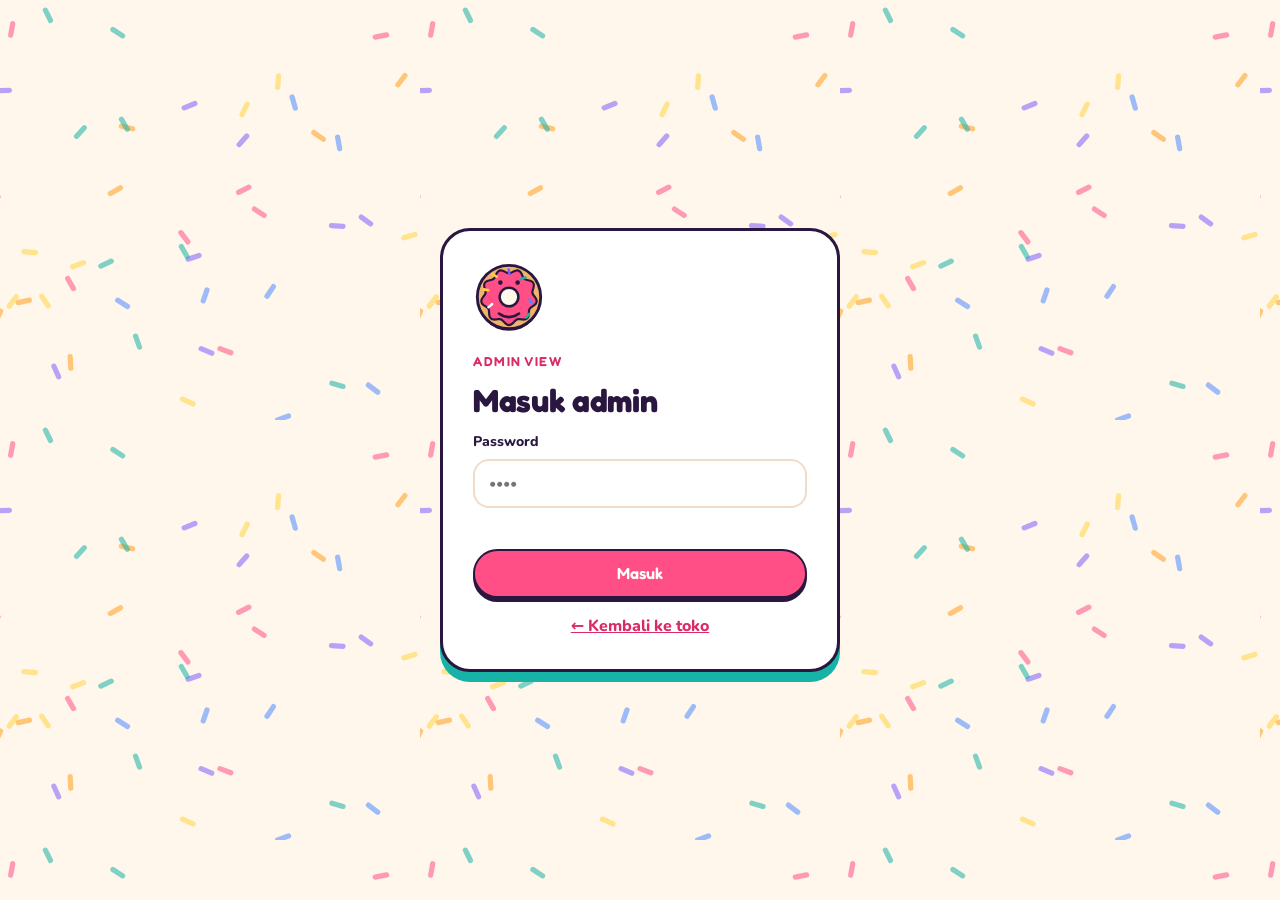
==== admin.html @ e7e85b9d "updated" ====
<!doctype html>
<html lang="id">
<head>
  <meta charset="utf-8">
  <meta name="viewport" content="width=device-width, initial-scale=1">
  <title>Admin — Donat Empuk</title>
  <meta name="robots" content="noindex">
  <link rel="icon" type="image/svg+xml" href="assets/img/favicon.svg">
  <link rel="preconnect" href="https://fonts.googleapis.com">
  <link rel="preconnect" href="https://fonts.gstatic.com" crossorigin>
  <link href="https://fonts.googleapis.com/css2?family=Fredoka:wght@500;600;700&family=Nunito:wght@500;700;800&display=swap" rel="stylesheet">
  <link rel="stylesheet" href="assets/css/style.css">
  <link rel="stylesheet" href="assets/css/pages.css">
</head>
<body class="page-admin">

<!-- Login -->
<section class="login" id="login">
  <form class="login-card" id="loginForm">
    <img src="assets/img/logo.svg" alt="" width="72" height="72">
    <span class="eyebrow">Admin View</span>
    <h1>Masuk admin</h1>
    <label class="field"><span>Password</span>
      <input type="password" id="pw" autocomplete="current-password" required placeholder="••••"></label>
    <p class="form-err" id="loginErr" role="alert"></p>
    <button class="btn btn-primary btn-block" type="submit">Masuk</button>
    <a href="index.html" class="back">← Kembali ke toko</a>
  </form>
</section>

<!-- Dashboard -->
<div id="dash" hidden>
  <header class="topbar">
    <div class="wrap topbar-in">
      <a class="brand" href="index.html"><img src="assets/img/logo.svg" alt="" width="40" height="40"><span><span data-brand="split">Donat <b>Empuk</b></span> <small class="admin-tag">Admin</small></span></a>
      <div class="top-actions">
        <button class="btn btn-sm btn-ghost" id="refresh">Muat ulang</button>
        <button class="btn btn-sm btn-ghost" id="exportCsv">Export CSV</button>
        <button class="btn btn-sm btn-primary" id="logout">Keluar</button>
      </div>
    </div>
  </header>

  <main class="wrap admin-main">
    <p class="mode-info" id="modeInfo"></p>
    <div class="db-tools" id="dbTools" hidden>
      <button class="btn btn-sm btn-primary" id="dlSql">Download database.sql</button>
      <button class="btn btn-sm btn-ghost" id="dlSqlite">Download .sqlite</button>
      <button class="btn btn-sm btn-ghost" id="clearLocal" hidden>Sudah commit, muat ulang dari file</button>
    </div>

    <div class="stats">
      <div class="stat s1"><small>Total pesanan</small><b id="stOrders">0</b></div>
      <div class="stat s2"><small>Total box</small><b id="stBoxes">0</b></div>
      <div class="stat s3"><small>Total donat</small><b id="stPcs">0</b></div>
      <div class="stat s4"><small>Omzet (tanpa ongkir)</small><b id="stRev">Rp 0</b></div>
    </div>

    <div class="toolbar">
      <label class="search"><span class="sr">Cari</span>
        <svg viewBox="0 0 24 24" width="18" height="18" fill="none" stroke="currentColor" stroke-width="2.4" stroke-linecap="round"><circle cx="11" cy="11" r="7"/><path d="m20 20-3.5-3.5"/></svg>
        <input id="q" placeholder="Cari nama, no. HP, ID pesanan…"></label>
      <label class="sel"><span class="sr">Status</span>
        <select id="fStatus">
          <option value="">Semua status</option>
          <option value="baru">Baru</option>
          <option value="diproses">Diproses</option>
          <option value="dikirim">Dikirim</option>
          <option value="selesai">Selesai</option>
          <option value="batal">Batal</option>
        </select></label>
    </div>

    <details class="import" id="importBox">
      <summary>Impor pesanan dari link review WhatsApp</summary>
      <p class="muted">Tempel link review yang dikirim pelanggan via WhatsApp untuk memasukkan pesanan ke database.</p>
      <div class="import-row">
        <input id="impLink" placeholder="https://…/order.html?id=…&d=…">
        <button class="btn btn-sm btn-primary" id="impBtn">Impor</button>
      </div>
    </details>

    <div class="orders" id="orders"></div>
  </main>
</div>

<div class="toast" id="toast" role="status" aria-live="polite"></div>

<script src="assets/js/config.js"></script>
<script src="assets/js/donut.js"></script>
<script src="assets/js/db.js"></script>
<script src="assets/js/store.js"></script>
<script src="assets/js/admin.js"></script>
</body>
</html>
---- assets/css/style.css ----
/* =========================================================
   Donat Empuk — Style
   Palet: krem hangat + pink, kuning, tosca, oranye, ungu
   ========================================================= */
:root {
  --bg: #FFF6EC;
  --bg2: #FFEEDD;
  --card: #FFFFFF;
  --ink: #2A1740;
  --muted: #6B5779;
  --line: #F0DCCB;
  --pink: #FF4F86;
  --pink-d: #D92B64;
  --yellow: #FFD23F;
  --teal: #16B3A6;
  --teal-d: #0B7F76;
  --orange: #FF9F1C;
  --purple: #7B5CFF;
  --green-wa: #117A43;
  --radius: 22px;
  --shadow: 0 10px 0 -4px rgba(42, 23, 64, .08), 0 18px 40px -18px rgba(42, 23, 64, .35);
  --display: 'Fredoka', 'Baloo 2', system-ui, sans-serif;
  --body: 'Nunito', system-ui, -apple-system, 'Segoe UI', sans-serif;
}
* { box-sizing: border-box; }
html { scroll-behavior: smooth; scroll-padding-top: 84px; }
body {
  margin: 0; background: var(--bg); color: var(--ink);
  font-family: var(--body); font-size: 16px; line-height: 1.55;
  -webkit-font-smoothing: antialiased;
}
body.no-scroll { overflow: hidden; }
img, svg { max-width: 100%; display: block; }
h1, h2, h3 { font-family: var(--display); line-height: 1.12; margin: 0; letter-spacing: -.01em; }
p { margin: 0; }
a { color: var(--pink-d); }
.wrap { width: min(1200px, 100% - 32px); margin-inline: auto; }
.muted { color: var(--muted); }
.eyebrow {
  display: inline-block; font-family: var(--display); font-weight: 600; font-size: 13px;
  text-transform: uppercase; letter-spacing: .12em; color: var(--pink-d); margin-bottom: 6px;
}
.label { font-weight: 800; font-size: 14px; margin: 18px 0 8px; color: var(--ink); }
.note { font-size: 13px; color: var(--muted); margin-top: 6px; }
button { font: inherit; color: inherit; }
input, textarea { font: inherit; color: var(--ink); }

/* ---------- Tombol ---------- */
.btn {
  --bgc: #fff; --fg: var(--ink); --bd: var(--ink);
  display: inline-flex; align-items: center; justify-content: center; gap: 8px;
  min-height: 46px; padding: 10px 20px; border-radius: 999px;
  background: var(--bgc); color: var(--fg); border: 2.5px solid var(--bd);
  font-family: var(--display); font-weight: 600; font-size: 16px; text-decoration: none;
  cursor: pointer; box-shadow: 0 4px 0 var(--bd); transition: transform .12s, box-shadow .12s, filter .12s;
  white-space: nowrap;
}
.btn:hover { filter: brightness(1.04); transform: translateY(-1px); box-shadow: 0 5px 0 var(--bd); }
.btn:active { transform: translateY(3px); box-shadow: 0 1px 0 var(--bd); }
.btn:disabled { opacity: .45; cursor: not-allowed; transform: none; box-shadow: 0 4px 0 var(--bd); }
.btn:focus-visible, .icon-btn:focus-visible, .product:focus-visible, .step:focus-visible { outline: 3px solid var(--purple); outline-offset: 3px; }
.btn-primary { --bgc: var(--pink); --fg: #fff; --bd: var(--ink); }
.btn-ghost { --bgc: #fff; }
.btn-mix { --bgc: var(--yellow); }
.btn-wa { --bgc: var(--green-wa); --fg: #fff; }
.btn-lg { min-height: 54px; padding: 12px 26px; font-size: 18px; }
.btn-sm { min-height: 38px; padding: 6px 14px; font-size: 14px; box-shadow: 0 3px 0 var(--bd); }
.btn-block { width: 100%; }
.icon-btn {
  display: inline-grid; place-items: center; width: 44px; height: 44px; border-radius: 50%;
  background: #fff; border: 2px solid var(--line); cursor: pointer; color: var(--ink);
}
.icon-btn:hover { background: var(--bg2); }

/* ---------- Topbar ---------- */
.topbar {
  position: sticky; top: 0; z-index: 30; background: rgba(255, 246, 236, .9);
  backdrop-filter: blur(10px); -webkit-backdrop-filter: blur(10px);
  border-bottom: 2px solid var(--line);
}
.topbar-in { display: flex; align-items: center; gap: 20px; height: 72px; }
.brand { display: flex; align-items: center; gap: 10px; text-decoration: none; color: var(--ink); font-family: var(--display); font-size: 24px; font-weight: 600; }
.brand b { color: var(--pink); font-weight: 700; }
.nav { display: flex; gap: 6px; margin-left: auto; }
.nav a { padding: 10px 14px; border-radius: 999px; text-decoration: none; color: var(--ink); font-weight: 800; }
.nav a:hover { background: #fff; }
.cart-btn {
  position: relative; display: inline-flex; align-items: center; gap: 8px; min-height: 46px;
  padding: 8px 18px; border-radius: 999px; border: 2.5px solid var(--ink); background: var(--yellow);
  font-family: var(--display); font-weight: 600; cursor: pointer; box-shadow: 0 4px 0 var(--ink);
}
.cart-btn .badge {
  position: absolute; top: -8px; right: -8px; min-width: 24px; height: 24px; padding: 0 6px; border-radius: 12px;
  background: var(--pink); color: #fff; font-style: normal; font-size: 13px; display: grid; place-items: center;
  border: 2px solid var(--ink); transform: scale(0); transition: transform .2s;
}
.cart-btn .badge.show { transform: scale(1); }
.cart-btn.bump { animation: bump .45s; }
@keyframes bump { 30% { transform: scale(1.12) rotate(-3deg); } 60% { transform: scale(.96); } }

/* ---------- Hero ---------- */
.hero { position: relative; overflow: hidden; padding: 56px 0 72px; }
.sprinkle-bg {
  position: absolute; inset: 0; opacity: .55; pointer-events: none;
  background-image: url('../img/sprinkles.svg'); background-size: 420px;
}
.hero-in { position: relative; display: grid; grid-template-columns: 1.05fr 1fr; gap: 40px; align-items: center; }
.pill {
  display: inline-block; background: #fff; border: 2px solid var(--ink); border-radius: 999px;
  padding: 6px 14px; font-weight: 800; font-size: 14px; box-shadow: 0 3px 0 var(--ink);
}
.hero h1 { font-size: clamp(40px, 6vw, 72px); margin: 18px 0 16px; font-weight: 700; }
.hero h1 .hl { color: var(--pink); position: relative; white-space: nowrap; }
.hero h1 .hl::after {
  content: ''; position: absolute; left: 0; right: 0; bottom: .02em; height: .18em; z-index: -1;
  background: var(--yellow); border-radius: 8px;
}
.hero-copy > p { font-size: 18px; color: var(--muted); max-width: 520px; }
.hero-cta { display: flex; flex-wrap: wrap; gap: 14px; margin-top: 28px; }
.hero-stats { display: flex; gap: 28px; list-style: none; padding: 0; margin: 34px 0 0; }
.hero-stats b { display: block; font-family: var(--display); font-size: 34px; color: var(--ink); line-height: 1; }
.hero-stats li:nth-child(1) b { color: var(--pink); }
.hero-stats li:nth-child(2) b { color: var(--teal); }
.hero-stats li:nth-child(3) b { color: var(--orange); }
.hero-stats span { font-size: 14px; color: var(--muted); font-weight: 700; }
.hero-art { position: relative; min-height: 420px; display: grid; place-items: center; }
.hero-box { position: relative; width: min(520px, 100%); z-index: 2; filter: drop-shadow(0 26px 30px rgba(42, 23, 64, .22)); animation: floaty 6s ease-in-out infinite; }
.blob { position: absolute; border-radius: 50%; }
.b1 { width: 380px; height: 380px; background: var(--yellow); top: 10px; right: 30px; }
.b2 { width: 190px; height: 190px; background: #BDEFE9; bottom: 0; left: 10px; }
.float { position: absolute; width: 120px; z-index: 3; animation: floaty 5s ease-in-out infinite; filter: drop-shadow(0 12px 12px rgba(42, 23, 64, .2)); }
.f1 { top: 0; left: 6%; animation-delay: -1s; transform: rotate(-12deg); }
.f2 { bottom: 10px; right: 4%; width: 104px; animation-delay: -2.5s; }
.f3 { top: 36%; right: -10px; width: 86px; animation-delay: -3.6s; }
@keyframes floaty { 50% { translate: 0 -12px; } }

/* ---------- Section head ---------- */
.sec-head { display: flex; align-items: end; justify-content: space-between; gap: 16px; margin-bottom: 24px; }
.sec-head.center { justify-content: center; text-align: center; }
.sec-head h2 { font-size: clamp(30px, 4vw, 44px); font-weight: 700; }

/* ---------- POS ---------- */
.pos { padding: 64px 0; background: var(--ink); background-image: radial-gradient(rgba(255,255,255,.06) 1.5px, transparent 1.6px); background-size: 22px 22px; color: #fff; }
.pos .eyebrow { color: var(--yellow); }
.pos .muted { color: #D7C8E6; }
.pos-in { display: grid; grid-template-columns: minmax(0, 1fr) 380px; gap: 28px; align-items: start; }
.products { display: grid; grid-template-columns: repeat(2, minmax(0, 1fr)); gap: 20px; }
.product {
  --c: var(--pink); --c2: #FFE3EC;
  position: relative; text-align: left; cursor: pointer; border: 3px solid var(--ink);
  background: var(--c2); border-radius: 28px; padding: 18px; display: flex; flex-direction: column; gap: 10px;
  box-shadow: 0 8px 0 var(--c); transition: transform .15s, box-shadow .15s; color: var(--ink);
}
.product:first-child { grid-column: 1 / -1; flex-direction: row; align-items: center; }
.product:first-child .product-art { flex: 1.3; }
.product:first-child .product-info { flex: 1; flex-direction: column; align-items: flex-start; gap: 14px; }
.product:first-child .price { font-size: 72px; }
.product:hover { transform: translateY(-4px) rotate(-.4deg); box-shadow: 0 12px 0 var(--c); }
.product:active { transform: translateY(4px); box-shadow: 0 3px 0 var(--c); }
.p-teal { --c: var(--teal); --c2: #D9F7F3; }
.p-sun { --c: var(--orange); --c2: #FFEFD2; }
.product-art { min-height: 150px; display: grid; place-items: center; }
.product-art svg { width: 100%; max-height: 300px; }
.product-info { display: flex; justify-content: space-between; align-items: end; gap: 10px; padding: 0 6px; }
.product h3 { font-size: 30px; font-weight: 700; }
.product p { color: var(--muted); font-weight: 700; font-size: 14px; }
.price { font-family: var(--display); font-weight: 700; font-size: 52px; line-height: .9; color: var(--c); -webkit-text-stroke: 2px var(--ink); paint-order: stroke fill; }
.price small { font-size: .5em; }
.tag {
  position: absolute; top: 16px; left: 16px; z-index: 2; background: var(--yellow); border: 2px solid var(--ink);
  border-radius: 999px; padding: 4px 12px; font-weight: 800; font-size: 13px; transform: rotate(-4deg);
}
.add {
  position: absolute; top: 16px; right: 16px; background: #fff; border: 2px solid var(--ink); border-radius: 999px;
  padding: 6px 14px; font-family: var(--display); font-weight: 600; font-size: 14px;
}
.product:hover .add { background: var(--c); color: #fff; }

/* ---------- Keranjang ---------- */
.cart {
  position: sticky; top: 92px; background: #fff; color: var(--ink); border: 3px solid var(--ink);
  border-radius: 28px; display: flex; flex-direction: column; max-height: calc(100vh - 110px);
  box-shadow: 0 8px 0 var(--yellow);
}
.cart-head { display: flex; align-items: center; justify-content: space-between; padding: 18px 20px 12px; border-bottom: 2px dashed var(--line); }
.cart-head h2 { font-size: 26px; }
.cart-close { display: none; }
.cart-list { flex: 1; overflow: auto; padding: 8px 14px; min-height: 180px; }
.empty { text-align: center; padding: 20px 10px; color: var(--muted); }
.empty img { margin: 0 auto 10px; }
.citem { display: grid; grid-template-columns: 86px 1fr auto; gap: 10px; padding: 12px 6px; border-bottom: 2px solid #F7EDE4; align-items: start; }
.cart-art { background: var(--bg); border-radius: 14px; padding: 4px; }
.cinfo { display: flex; flex-direction: column; gap: 3px; min-width: 0; }
.cinfo > b { font-family: var(--display); font-size: 17px; }
.cinfo small { color: var(--muted); font-size: 12.5px; line-height: 1.35; }
.chip { align-self: flex-start; font-size: 11.5px; font-weight: 800; padding: 2px 9px; border-radius: 999px; }
.chip-mix { background: #FFF1B8; color: #7A5B00; }
.chip-set { background: #DDEBFF; color: #1F4FB5; }
.crow { display: flex; align-items: center; justify-content: space-between; margin-top: 6px; gap: 8px; }
.cprice { font-family: var(--display); font-size: 16px; }
.del { width: 38px; height: 38px; border: 0; color: var(--muted); }
.del:hover { color: var(--pink-d); background: #FFE8EF; }
.cart-foot { padding: 14px 20px 20px; border-top: 2px dashed var(--line); }
.row { display: flex; justify-content: space-between; align-items: center; gap: 12px; font-weight: 700; color: var(--muted); }
.row.total { color: var(--ink); font-size: 18px; margin-top: 4px; }
.row.total b { font-family: var(--display); font-size: 26px; color: var(--pink-d); }
.cart-foot .btn { margin-top: 12px; }

/* ---------- Stepper ---------- */
.stepper { display: inline-flex; align-items: center; border: 2.5px solid var(--ink); border-radius: 999px; background: #fff; overflow: hidden; }
.stepper input, .stepper span { width: 64px; text-align: center; border: 0; font-family: var(--display); font-weight: 600; font-size: 20px; background: transparent; -moz-appearance: textfield; }
.stepper input::-webkit-inner-spin-button, .stepper input::-webkit-outer-spin-button { -webkit-appearance: none; margin: 0; }
.stepper input:focus { outline: none; background: #FFF6D6; }
.step { width: 46px; height: 46px; border: 0; background: var(--bg2); font-size: 22px; font-weight: 800; cursor: pointer; }
.step:hover:not(:disabled) { background: var(--yellow); }
.step:disabled { opacity: .35; cursor: not-allowed; }
.stepper.sm .step { width: 40px; height: 40px; font-size: 20px; }
.stepper.sm input { width: 46px; font-size: 18px; }
.stepper.xs { border-width: 2px; }
.stepper.xs .step { width: 32px; height: 32px; font-size: 17px; }
.stepper.xs span { width: 30px; font-size: 15px; }

/* ---------- Topping section ---------- */
.toppings { padding: 72px 0; }
.top-grid { display: grid; grid-template-columns: repeat(6, minmax(0, 1fr)); gap: 16px; }
.top-card {
  background: #fff; border: 3px solid var(--ink); border-radius: 24px; padding: 14px 14px 18px; text-align: center;
  box-shadow: 0 6px 0 var(--sw); transition: transform .15s;
}
.top-card:hover { transform: translateY(-4px) rotate(1deg); }
.top-art { background: color-mix(in srgb, var(--sw) 18%, #fff); border-radius: 18px; padding: 10px; margin-bottom: 12px; }
.top-card h3 { font-size: 20px; }
.top-card p { font-size: 13px; color: var(--muted); margin-top: 4px; }

/* ---------- Cara pesan ---------- */
.how { padding: 24px 0 88px; }
.steps { list-style: none; padding: 0; margin: 0; display: grid; grid-template-columns: repeat(4, minmax(0, 1fr)); gap: 16px; }
.steps li { background: #fff; border: 3px solid var(--ink); border-radius: 24px; padding: 22px; }
.steps li:nth-child(1) { background: #FFE3EC; } .steps li:nth-child(2) { background: #FFF1B8; }
.steps li:nth-child(3) { background: #D9F7F3; } .steps li:nth-child(4) { background: #E6DEFF; }
.steps b { display: grid; place-items: center; width: 44px; height: 44px; border-radius: 50%; background: var(--ink); color: #fff; font-family: var(--display); font-size: 22px; margin-bottom: 14px; }
.steps h3 { font-size: 22px; margin-bottom: 6px; }
.steps p { color: var(--muted); font-size: 15px; }

/* ---------- Footer ---------- */
.footer { background: var(--pink); color: #fff; border-top: 3px solid var(--ink); padding: 26px 0 90px; }
.footer-in { display: flex; align-items: center; gap: 20px; flex-wrap: wrap; }
.footer .brand { color: #fff; font-size: 20px; }
.footer .brand b { color: var(--yellow); }
.footer p { flex: 1; font-size: 14px; }
.admin-link { color: #fff; font-weight: 800; }

/* ---------- Mobile cart bar ---------- */
.mbar {
  position: fixed; left: 12px; right: 12px; bottom: 12px; z-index: 25; display: none;
  align-items: center; justify-content: space-between; gap: 12px; padding: 10px 10px 10px 18px;
  background: var(--ink); color: #fff; border-radius: 999px; box-shadow: 0 12px 30px rgba(42, 23, 64, .4);
}
.mbar small { display: block; font-size: 12px; color: #D7C8E6; }
.mbar b { font-family: var(--display); font-size: 20px; }
.scrim { position: fixed; inset: 0; background: rgba(42, 23, 64, .45); z-index: 39; opacity: 0; pointer-events: none; transition: opacity .2s; }
.scrim.show { opacity: 1; pointer-events: auto; }

/* ---------- Modal ---------- */
.modal {
  position: fixed; inset: 0; z-index: 50; display: grid; place-items: center; padding: 16px;
  background: rgba(42, 23, 64, .55); opacity: 0; transition: opacity .18s;
}
.modal.open { opacity: 1; }
.modal[hidden] { display: none; }
.modal-card {
  position: relative; width: 100%; max-height: calc(100vh - 32px); overflow: auto; background: #fff;
  border: 3px solid var(--ink); border-radius: 28px; padding: 26px; box-shadow: 0 10px 0 var(--pink);
  transform: translateY(20px) scale(.97); transition: transform .22s cubic-bezier(.2, 1.4, .4, 1);
}
.modal.open .modal-card { transform: none; }
.modal-card.sm { max-width: 520px; }
.modal-card.md { max-width: 820px; }
.modal-card.lg { max-width: 1040px; }
.modal-card h3 { font-size: 28px; font-weight: 700; }
.modal-x { position: absolute; top: 14px; right: 14px; z-index: 2; }
.modal-foot { display: flex; align-items: center; justify-content: space-between; gap: 12px; flex-wrap: wrap; margin-top: 22px; padding-top: 16px; border-top: 2px dashed var(--line); }
.modal-foot .sub small { display: block; color: var(--muted); font-weight: 700; font-size: 13px; }
.modal-foot .sub b { font-family: var(--display); font-size: 26px; color: var(--pink-d); }
.foot-btns { display: flex; gap: 10px; flex-wrap: wrap; }

/* Modal 1 */
.mode-head { display: flex; gap: 16px; align-items: center; padding-right: 40px; }
.mode-art { width: 150px; flex: none; background: var(--bg); border-radius: 18px; padding: 6px; }
.price-line { color: var(--muted); font-weight: 700; }
.mode-opts { display: grid; grid-template-columns: 1fr 1fr; gap: 12px; }
.opt input { position: absolute; opacity: 0; pointer-events: none; }
.opt-card {
  display: flex; flex-direction: column; gap: 4px; height: 100%; padding: 16px; border: 2.5px solid var(--line);
  border-radius: 20px; cursor: pointer; transition: border-color .15s, background .15s, transform .15s;
}
.opt-card b { font-family: var(--display); font-size: 20px; }
.opt-card small { color: var(--muted); font-weight: 600; line-height: 1.35; }
.opt-ic { width: 46px; height: 46px; border-radius: 14px; display: grid; place-items: center; margin-bottom: 6px; border: 2px solid var(--ink); }
.ic-mix { background: var(--yellow); }
.ic-set { background: #BDEFE9; }
.opt input:checked + .opt-card { border-color: var(--ink); background: #FFF0F5; box-shadow: 0 5px 0 var(--pink); transform: translateY(-2px); }
.opt input:focus-visible + .opt-card { outline: 3px solid var(--purple); outline-offset: 2px; }
.qty-row { display: flex; align-items: center; justify-content: space-between; gap: 12px; margin-top: 8px; }

/* Modal 2 — atur sendiri */
.atur-top { display: flex; justify-content: space-between; gap: 16px; align-items: end; flex-wrap: wrap; padding-right: 50px; }
.box-tabs { display: flex; gap: 6px; flex-wrap: wrap; }
.btab { min-height: 40px; padding: 6px 14px; border-radius: 999px; border: 2px solid var(--line); background: #fff; font-weight: 800; font-size: 14px; cursor: pointer; }
.btab.on { border-color: var(--ink); background: var(--ink); color: #fff; }
.btab.done:not(.on) { border-color: var(--teal); color: var(--teal-d); }
.btab .ck { color: var(--teal); }
.btab.on .ck { color: var(--yellow); }
.atur-body { display: grid; grid-template-columns: 1.15fr 1fr; gap: 24px; margin-top: 18px; }
.atur-preview { background: var(--bg); border-radius: 24px; padding: 16px; border: 2px solid var(--line); display: flex; flex-direction: column; gap: 12px; }
.live-box { display: grid; place-items: center; min-height: 260px; }
.live-box svg { width: 100%; max-height: 380px; }
.fill-meter { display: flex; align-items: center; gap: 12px; font-weight: 800; }
.fill-meter .bar { flex: 1; height: 14px; border-radius: 999px; background: #fff; border: 2px solid var(--ink); overflow: hidden; }
.fill-meter .bar i { display: block; height: 100%; width: 0; background: var(--pink); transition: width .25s; }
.fill-meter .bar.full i { background: var(--teal); }
.atur-actions { display: flex; gap: 10px; flex-wrap: wrap; }
.mix-note { background: #FFF6D6; border: 2px dashed #E7B800; border-radius: 16px; padding: 12px 14px; font-size: 14px; margin-bottom: 10px; display: flex; flex-direction: column; gap: 8px; align-items: flex-start; }
.mix-note[hidden] { display: none; }
.tlist { list-style: none; margin: 0; padding: 0; display: flex; flex-direction: column; gap: 8px; }
.tlist.disabled .trow { opacity: .55; }
.trow { display: flex; align-items: center; justify-content: space-between; gap: 10px; padding: 6px 6px 6px 10px; border: 2px solid var(--line); border-radius: 18px; background: #fff; transition: border-color .15s, background .15s; }
.trow.on { border-color: var(--ink); background: #FFF8FB; }
.tcheck { display: flex; align-items: center; gap: 10px; cursor: pointer; flex: 1; min-width: 0; min-height: 44px; }
.tcheck input { position: absolute; opacity: 0; width: 1px; height: 1px; }
.tbox { width: 26px; height: 26px; flex: none; border-radius: 8px; border: 2.5px solid var(--ink); display: grid; place-items: center; color: transparent; background: #fff; }
.tcheck input:checked + .tbox { background: var(--pink); color: #fff; }
.tcheck input:focus-visible + .tbox { outline: 3px solid var(--purple); outline-offset: 2px; }
.tsw { width: 52px; flex: none; }
.tname { font-family: var(--display); font-weight: 600; font-size: 18px; }

/* animasi donat muncul */
.dn-pop { transform-box: fill-box; transform-origin: 50% 80%; animation: pop .42s cubic-bezier(.2, 1.6, .4, 1) both; }
@keyframes pop { 0% { transform: scale(.3) translateY(-30%); opacity: 0; } 100% { transform: none; opacity: 1; } }

/* Checkout */
.co-grid { display: grid; grid-template-columns: 1.1fr 1fr; gap: 24px; margin-top: 16px; }
.co-fields { display: flex; flex-direction: column; gap: 14px; }
.field { display: flex; flex-direction: column; gap: 6px; font-weight: 800; font-size: 14px; }
.field input, .field textarea { border: 2.5px solid var(--line); border-radius: 16px; padding: 12px 14px; min-height: 48px; background: #fff; resize: vertical; font-weight: 600; }
.field input:focus, .field textarea:focus { outline: none; border-color: var(--purple); box-shadow: 0 0 0 4px rgba(123, 92, 255, .15); }
.field.bad input, .field.bad textarea { border-color: var(--pink-d); }
.form-err { color: var(--pink-d); font-weight: 800; min-height: 1.2em; font-size: 14px; }
.co-sum { background: var(--bg); border: 2px solid var(--line); border-radius: 22px; padding: 16px 18px 18px; display: flex; flex-direction: column; }
.co-sum .label { margin-top: 0; }
.co-sum .btn { margin-top: 14px; }
.sum-list { list-style: none; margin: 0 0 10px; padding: 0; }
.sum-list li { display: flex; justify-content: space-between; gap: 12px; padding: 9px 0; border-bottom: 2px dotted var(--line); }
.sum-list li div { display: flex; flex-direction: column; }
.sum-list small { color: var(--muted); font-size: 12.5px; }
.sum-list span { font-weight: 800; white-space: nowrap; }

/* Review */
.rv-hero { display: flex; gap: 14px; align-items: center; padding-right: 50px; }
.ok-ic { width: 56px; height: 56px; flex: none; border-radius: 50%; background: var(--teal); color: #fff; display: grid; place-items: center; border: 3px solid var(--ink); }
.rv-body { margin-top: 16px; }
.rv-cust { display: grid; grid-template-columns: 1fr 1fr; gap: 10px 18px; margin: 0 0 14px; background: var(--bg); border-radius: 18px; padding: 14px 16px; }
.rv-cust .w { grid-column: 1 / -1; }
.rv-cust dt { font-size: 12px; font-weight: 800; color: var(--muted); text-transform: uppercase; letter-spacing: .06em; }
.rv-cust dd { margin: 0; font-weight: 700; }
.rv-link { display: flex; gap: 8px; margin-top: 14px; }
.rv-link input { flex: 1; min-width: 0; border: 2px dashed var(--line); border-radius: 14px; padding: 8px 12px; font-size: 13px; color: var(--muted); background: #fff; }

/* Toast */
.toast {
  position: fixed; left: 50%; bottom: 90px; z-index: 80; transform: translate(-50%, 20px); opacity: 0;
  background: var(--ink); color: #fff; padding: 12px 20px; border-radius: 999px; font-weight: 800; font-size: 14px;
  transition: .25s; pointer-events: none; max-width: calc(100% - 32px); text-align: center;
}
.toast.show { opacity: 1; transform: translate(-50%, 0); }

/* ---------- Responsive ---------- */
@media (max-width: 1100px) {
  .top-grid { grid-template-columns: repeat(3, minmax(0, 1fr)); }
}
@media (max-width: 980px) {
  .pos-in { grid-template-columns: 1fr; }
  .cart {
    position: fixed; top: 0; right: 0; bottom: 0; width: min(420px, 100%); max-height: none; z-index: 40;
    border-radius: 28px 0 0 28px; border-right: 0; transform: translateX(105%); transition: transform .28s ease;
    box-shadow: -10px 0 40px rgba(42, 23, 64, .3);
  }
  .cart.open { transform: none; }
  .cart-close { display: inline-grid; }
  .mbar.show { display: flex; }
  .hero-in { grid-template-columns: 1fr; }
  .hero-art { min-height: 340px; }
  .b1 { width: 300px; height: 300px; }
  .steps { grid-template-columns: repeat(2, minmax(0, 1fr)); }
  .atur-body, .co-grid { grid-template-columns: 1fr; }
  .live-box { min-height: 200px; }
}
@media (max-width: 720px) {
  .nav { display: none; }
  .cart-btn { margin-left: auto; }
  .cart-btn span { display: none; }
  .products { grid-template-columns: 1fr; }
  .product:first-child { flex-direction: column; align-items: stretch; }
  .product:first-child .product-info { flex-direction: row; align-items: end; }
  .product:first-child .price { font-size: 52px; }
  .top-grid { grid-template-columns: repeat(2, minmax(0, 1fr)); }
  .hero { padding: 32px 0 48px; }
  .hero-stats { gap: 18px; }
  .modal { padding: 0; align-items: end; }
  .modal-card { border-radius: 26px 26px 0 0; max-height: 94vh; padding: 20px 16px; box-shadow: none; border-bottom: 0; }
  .mode-art { width: 110px; }
  .mode-opts { grid-template-columns: 1fr 1fr; }
  .foot-btns { width: 100%; }
  .foot-btns .btn { flex: 1; }
  #prevBox, #nextBox { flex: 1 1 40%; }
  #aturAdd { flex: 1 1 100%; }
  .modal-foot .btn { flex: 1; }
  .rv-cust { grid-template-columns: 1fr; }
}
@media (max-width: 420px) {
  .steps { grid-template-columns: 1fr; }
  .brand span { font-size: 21px; }
}
@media (prefers-reduced-motion: reduce) {
  *, *::before, *::after { animation: none !important; transition: none !important; }
}
.btab * { pointer-events: none; }
.btn[hidden] { display: none; }
.cprice { white-space: nowrap; }
.product:first-child .product-art svg { max-height: 340px; }
@media (max-width: 720px) {
  .atur-preview { position: sticky; top: -20px; z-index: 3; margin: 0 -4px; padding: 10px; gap: 8px; box-shadow: 0 10px 18px -12px rgba(42, 23, 64, .35); }
  .live-box { min-height: 150px; }
  .live-box svg { max-height: 190px; }
  .atur-actions .btn { min-height: 40px; padding: 6px 14px; font-size: 14px; flex: 1; }
  .atur-body { gap: 12px; }
}
---- assets/css/pages.css ----
/* ===== Halaman review & admin ===== */
.sr { position: absolute; width: 1px; height: 1px; overflow: hidden; clip: rect(0 0 0 0); }
.page-order, .page-admin { background: var(--bg) url('../img/sprinkles.svg'); background-size: 420px; }

/* Review pesanan */
.receipt-wrap { padding: 36px 0 60px; }
.receipt { max-width: 860px; margin: 0 auto; background: #fff; border: 3px solid var(--ink); border-radius: 30px; padding: 30px; box-shadow: 0 10px 0 var(--pink); }
.loading { text-align: center; padding: 40px; color: var(--muted); font-weight: 800; }
.r-head { display: flex; justify-content: space-between; align-items: start; gap: 16px; flex-wrap: wrap; margin-bottom: 18px; }
.r-head h1 { font-size: clamp(28px, 5vw, 42px); }
.status { padding: 8px 16px; border-radius: 999px; font-weight: 800; border: 2px solid var(--ink); background: #FFF1B8; }
.st-diproses { background: #DDEBFF; } .st-dikirim { background: #E6DEFF; } .st-selesai { background: #CFF5E1; } .st-batal { background: #FFD9D9; }
.r-items { display: flex; flex-direction: column; gap: 14px; margin-top: 8px; }
.r-item { display: grid; grid-template-columns: 240px 1fr; gap: 18px; align-items: center; padding: 14px; border: 2px solid var(--line); border-radius: 22px; }
.r-art { position: relative; background: var(--bg); border-radius: 16px; padding: 6px; }
.r-qty { position: absolute; top: 8px; right: 8px; background: var(--ink); color: #fff; border-radius: 999px; padding: 2px 10px; font-family: var(--display); font-weight: 600; }
.r-info h3 { font-size: 22px; margin-bottom: 4px; }
.r-info p { color: var(--muted); margin: 6px 0; font-weight: 600; }
.r-price { display: flex; justify-content: space-between; gap: 10px; font-weight: 700; color: var(--muted); }
.r-price b { color: var(--ink); font-family: var(--display); font-size: 18px; }
.r-total { margin-top: 18px; padding: 16px 18px; background: var(--bg); border-radius: 20px; }
.r-actions { display: flex; gap: 12px; flex-wrap: wrap; margin-top: 18px; }
.empty-state { text-align: center; padding: 30px 10px; display: flex; flex-direction: column; align-items: center; gap: 10px; }
.empty-state h1, .empty-state h2 { font-size: 28px; }

/* Login admin */
.login { min-height: 100vh; display: grid; place-items: center; padding: 16px; }
.login[hidden] { display: none; }
.login-card { width: min(400px, 100%); background: #fff; border: 3px solid var(--ink); border-radius: 30px; padding: 30px; box-shadow: 0 10px 0 var(--teal); display: flex; flex-direction: column; gap: 12px; }
.login-card img { margin-bottom: 6px; }
.login-card h1 { font-size: 32px; margin-top: -6px; }
.back { font-weight: 800; text-align: center; margin-top: 4px; }

/* Dashboard */
.admin-tag { font-size: 13px; background: var(--ink); color: #fff; padding: 2px 10px; border-radius: 999px; vertical-align: middle; font-family: var(--body); font-weight: 800; }
.top-actions { display: flex; gap: 8px; margin-left: auto; flex-wrap: wrap; justify-content: end; }
.admin-main { padding: 26px 0 60px; }
.mode-info { background: #fff; border: 2px dashed var(--line); border-radius: 16px; padding: 10px 14px; font-size: 14px; color: var(--muted); margin-bottom: 16px; }
.stats { display: grid; grid-template-columns: repeat(4, minmax(0, 1fr)); gap: 14px; }
.stat { border: 3px solid var(--ink); border-radius: 22px; padding: 16px 18px; background: #fff; }
.stat small { display: block; font-weight: 800; color: var(--muted); font-size: 13px; }
.stat b { font-family: var(--display); font-size: 32px; line-height: 1.1; }
.s1 { background: #FFE3EC; } .s2 { background: #FFF1B8; } .s3 { background: #D9F7F3; } .s4 { background: #E6DEFF; }
.toolbar { display: flex; gap: 12px; margin: 20px 0 12px; flex-wrap: wrap; }
.search { flex: 1; min-width: 220px; display: flex; align-items: center; gap: 8px; background: #fff; border: 2.5px solid var(--ink); border-radius: 999px; padding: 0 16px; }
.search input { border: 0; outline: none; flex: 1; min-height: 46px; background: transparent; font-weight: 600; }
.sel select { min-height: 46px; border: 2.5px solid var(--ink); border-radius: 999px; padding: 0 14px; background: #fff; font: inherit; font-weight: 800; }
.import { background: #fff; border: 2px solid var(--line); border-radius: 18px; padding: 12px 16px; margin-bottom: 16px; }
.import[hidden] { display: none; }
.import summary { cursor: pointer; font-weight: 800; }
.import p { font-size: 14px; margin: 8px 0; }
.import-row { display: flex; gap: 8px; }
.import-row input { flex: 1; min-width: 0; border: 2px solid var(--line); border-radius: 14px; padding: 8px 12px; }
.orders { display: grid; grid-template-columns: repeat(auto-fill, minmax(360px, 1fr)); gap: 16px; }
.ocard { background: #fff; border: 3px solid var(--ink); border-radius: 24px; display: flex; flex-direction: column; overflow: hidden; box-shadow: 0 6px 0 var(--pink); }
.st-b-diproses { box-shadow: 0 6px 0 #4D8BFF; } .st-b-dikirim { box-shadow: 0 6px 0 var(--purple); }
.st-b-selesai { box-shadow: 0 6px 0 var(--teal); } .st-b-batal { box-shadow: 0 6px 0 #aaa; opacity: .75; }
.o-head { display: flex; justify-content: space-between; align-items: center; gap: 10px; padding: 14px 16px; background: var(--bg); border-bottom: 2px dashed var(--line); }
.oid { font-family: var(--display); font-size: 19px; display: block; }
.o-head small { color: var(--muted); font-weight: 700; }
.o-head select { min-height: 40px; }
.o-body { padding: 12px 16px; flex: 1; }
.o-cust { display: grid; grid-template-columns: 1fr 1fr; gap: 6px 14px; margin: 0 0 10px; }
.o-cust .w { grid-column: 1 / -1; }
.o-cust dt { font-size: 11.5px; font-weight: 800; color: var(--muted); text-transform: uppercase; letter-spacing: .06em; }
.o-cust dd { margin: 0; font-weight: 700; font-size: 14.5px; }
.o-items { list-style: none; margin: 0; padding: 0; }
.o-items li { display: grid; grid-template-columns: 58px 1fr auto; gap: 10px; align-items: center; padding: 6px 0; border-top: 1.5px solid #F5EBE2; }
.o-items .mini { background: var(--bg); border-radius: 10px; padding: 2px; }
.o-items small { display: block; color: var(--muted); font-size: 12.5px; }
.o-items .ip { font-weight: 800; font-size: 14px; }
.o-foot { display: flex; justify-content: space-between; align-items: center; gap: 10px; padding: 12px 16px 16px; flex-wrap: wrap; border-top: 2px dashed var(--line); }
.o-foot small { display: block; color: var(--muted); font-weight: 700; font-size: 12.5px; }
.o-foot b { font-family: var(--display); font-size: 22px; color: var(--pink-d); }
.o-act { display: flex; gap: 6px; flex-wrap: wrap; }

@media (max-width: 720px) {
  .receipt { padding: 20px 16px; border-radius: 24px; }
  .r-item { grid-template-columns: 1fr; }
  .stats { grid-template-columns: repeat(2, minmax(0, 1fr)); }
  .orders { grid-template-columns: 1fr; }
  .top-actions .btn { padding: 6px 10px; }
}
@media print {
  .topbar, .r-actions { display: none; }
  .page-order { background: #fff; }
  .receipt { box-shadow: none; border-width: 1.5px; }
}
.page-admin .topbar-in, .page-order .topbar-in { height: auto; min-height: 72px; flex-wrap: wrap; padding: 8px 0; }
.db-tools { display: flex; gap: 8px; flex-wrap: wrap; margin: -6px 0 16px; }
.db-tools[hidden] { display: none; }
.mode-info code { background: var(--bg2); padding: 1px 6px; border-radius: 6px; }
.mode-info .warn { color: var(--pink-d); }
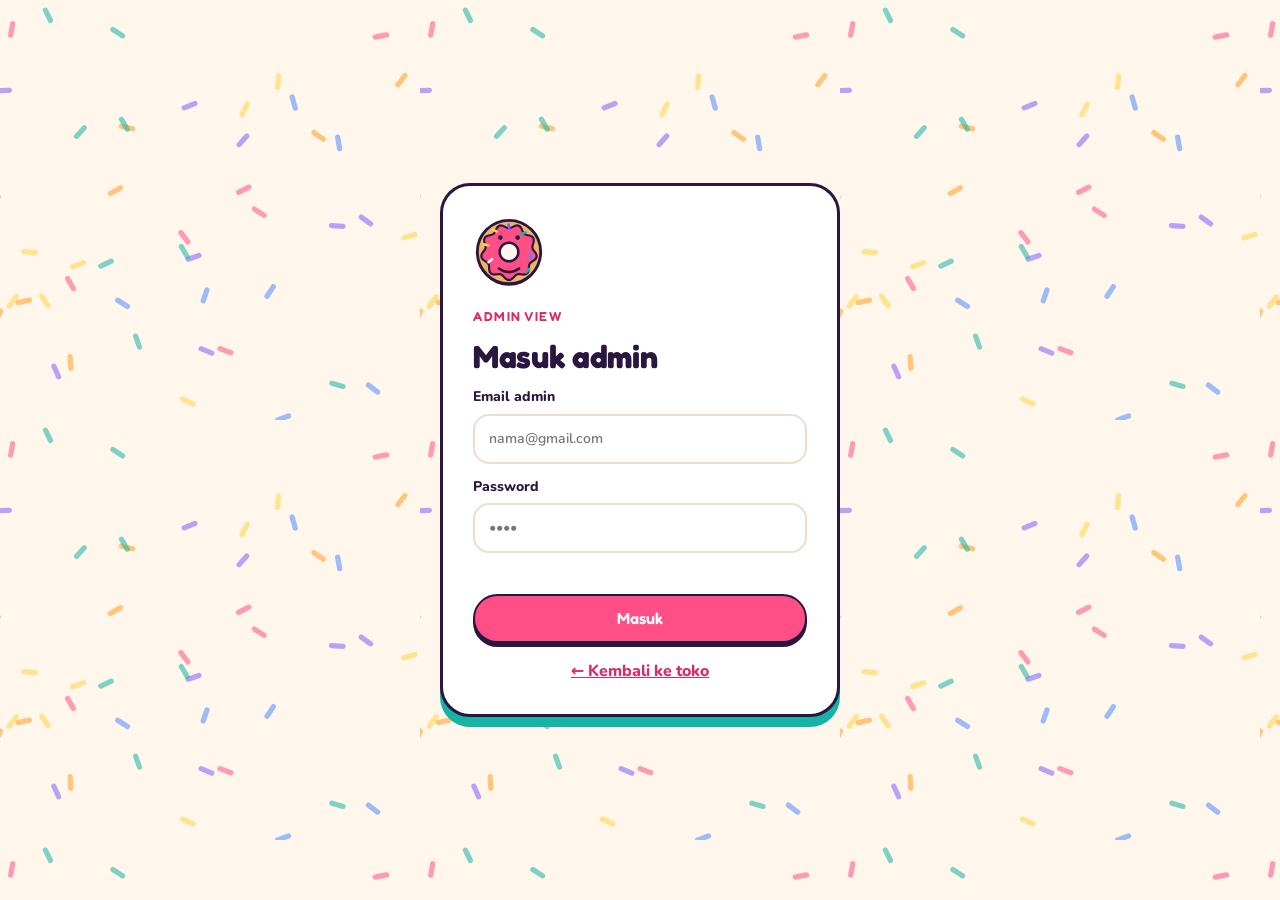
==== commit 6cd53571: "update db" ====
--- a/admin.html
+++ b/admin.html
@@ -20,6 +20,8 @@
     <img src="assets/img/logo.svg" alt="" width="72" height="72">
     <span class="eyebrow">Admin View</span>
     <h1>Masuk admin</h1>
+    <label class="field" id="emailField" hidden><span>Email admin</span>
+      <input type="email" id="em" autocomplete="username" placeholder="nama@gmail.com"></label>
     <label class="field"><span>Password</span>
       <input type="password" id="pw" autocomplete="current-password" required placeholder="••••"></label>
     <p class="form-err" id="loginErr" role="alert"></p>
@@ -35,52 +37,85 @@
       <a class="brand" href="index.html"><img src="assets/img/logo.svg" alt="" width="40" height="40"><span><span data-brand="split">Donat <b>Empuk</b></span> <small class="admin-tag">Admin</small></span></a>
       <div class="top-actions">
         <button class="btn btn-sm btn-ghost" id="refresh">Muat ulang</button>
-        <button class="btn btn-sm btn-ghost" id="exportCsv">Export CSV</button>
         <button class="btn btn-sm btn-primary" id="logout">Keluar</button>
       </div>
     </div>
   </header>
 
   <main class="wrap admin-main">
-    <p class="mode-info" id="modeInfo"></p>
-    <div class="db-tools" id="dbTools" hidden>
-      <button class="btn btn-sm btn-primary" id="dlSql">Download database.sql</button>
-      <button class="btn btn-sm btn-ghost" id="dlSqlite">Download .sqlite</button>
-      <button class="btn btn-sm btn-ghost" id="clearLocal" hidden>Sudah commit, muat ulang dari file</button>
+    <p class="mode-info" id="modeInfo">Menghubungkan ke Firebase…</p>
+
+    <div class="tabs" role="tablist" aria-label="Menu admin">
+      <button class="tab on" role="tab" aria-selected="true" data-tabbtn="orders">Pesanan</button>
+      <button class="tab" role="tab" aria-selected="false" data-tabbtn="settings">Pengaturan</button>
     </div>
 
-    <div class="stats">
-      <div class="stat s1"><small>Total pesanan</small><b id="stOrders">0</b></div>
-      <div class="stat s2"><small>Total box</small><b id="stBoxes">0</b></div>
-      <div class="stat s3"><small>Total donat</small><b id="stPcs">0</b></div>
-      <div class="stat s4"><small>Omzet (tanpa ongkir)</small><b id="stRev">Rp 0</b></div>
-    </div>
+    <!-- ===== Tab Pesanan ===== -->
+    <section id="tab-orders">
+      <div class="sync-bar" id="syncBar" hidden>
+        <span id="syncText">0 pesanan belum tersimpan di Firebase</span>
+        <button class="btn btn-sm btn-primary" id="syncBtn">Sinkronkan ke Firebase</button>
+      </div>
 
-    <div class="toolbar">
-      <label class="search"><span class="sr">Cari</span>
-        <svg viewBox="0 0 24 24" width="18" height="18" fill="none" stroke="currentColor" stroke-width="2.4" stroke-linecap="round"><circle cx="11" cy="11" r="7"/><path d="m20 20-3.5-3.5"/></svg>
-        <input id="q" placeholder="Cari nama, no. HP, ID pesanan…"></label>
-      <label class="sel"><span class="sr">Status</span>
-        <select id="fStatus">
-          <option value="">Semua status</option>
-          <option value="baru">Baru</option>
-          <option value="diproses">Diproses</option>
-          <option value="dikirim">Dikirim</option>
-          <option value="selesai">Selesai</option>
-          <option value="batal">Batal</option>
-        </select></label>
-    </div>
+      <div class="stats">
+        <div class="stat s1"><small>Total pesanan</small><b id="stOrders">0</b></div>
+        <div class="stat s2"><small>Total box</small><b id="stBoxes">0</b></div>
+        <div class="stat s3"><small>Total donat</small><b id="stPcs">0</b></div>
+        <div class="stat s4"><small>Omzet (tanpa ongkir)</small><b id="stRev">Rp 0</b></div>
+      </div>
 
-    <details class="import" id="importBox">
-      <summary>Impor pesanan dari link review WhatsApp</summary>
-      <p class="muted">Tempel link review yang dikirim pelanggan via WhatsApp untuk memasukkan pesanan ke database.</p>
-      <div class="import-row">
-        <input id="impLink" placeholder="https://…/order.html?id=…&d=…">
-        <button class="btn btn-sm btn-primary" id="impBtn">Impor</button>
+      <div class="toolbar">
+        <label class="search"><span class="sr">Cari</span>
+          <svg viewBox="0 0 24 24" width="18" height="18" fill="none" stroke="currentColor" stroke-width="2.4" stroke-linecap="round"><circle cx="11" cy="11" r="7"/><path d="m20 20-3.5-3.5"/></svg>
+          <input id="q" placeholder="Cari nama, no. HP, ID pesanan…"></label>
+        <label class="sel"><span class="sr">Status</span>
+          <select id="fStatus">
+            <option value="">Semua status</option>
+            <option value="baru">Baru</option>
+            <option value="diproses">Diproses</option>
+            <option value="dikirim">Dikirim</option>
+            <option value="selesai">Selesai</option>
+            <option value="batal">Batal</option>
+          </select></label>
       </div>
-    </details>
 
-    <div class="orders" id="orders"></div>
+      <details class="import" id="importBox">
+        <summary>Impor &amp; backup (hemat kuota Firebase gratis)</summary>
+        <p class="muted">Tempel link review yang dikirim pelanggan via WhatsApp untuk memasukkan pesanan. Jika Firebase gagal/kuota habis, pesanan disimpan di browser ini dan bisa disinkronkan nanti.</p>
+        <div class="import-row">
+          <input id="impLink" placeholder="https://…/order.html?id=…&amp;d=…" aria-label="Link review pesanan">
+          <button class="btn btn-sm btn-primary" id="impBtn">Impor link</button>
+        </div>
+        <div class="backup-row">
+          <button class="btn btn-sm btn-ghost" id="backupJson">Download backup (JSON)</button>
+          <label class="btn btn-sm btn-ghost file-btn">Pulihkan dari backup<input type="file" id="restoreJson" accept="application/json,.json"></label>
+          <button class="btn btn-sm btn-ghost" id="exportCsv">Export CSV</button>
+        </div>
+      </details>
+
+      <div class="orders" id="orders"></div>
+    </section>
+
+    <!-- ===== Tab Pengaturan ===== -->
+    <section id="tab-settings" hidden>
+      <p class="set-src" id="setSrc"></p>
+      <div class="set-grid">
+        <div class="set-card">
+          <h2>Harga per box</h2>
+          <p class="muted">Harga dalam rupiah. Matikan jika box sedang tidak dijual.</p>
+          <div id="setPackages"></div>
+        </div>
+        <div class="set-card">
+          <h2>Ketersediaan topping</h2>
+          <p class="muted">Topping yang dimatikan tampil "Habis" dan tidak ikut di box campur.</p>
+          <div id="setToppings"></div>
+        </div>
+      </div>
+      <div class="set-actions">
+        <button class="btn btn-ghost" id="setReset">Kembalikan default</button>
+        <button class="btn btn-primary" id="setSave">Simpan ke Firebase</button>
+      </div>
+    </section>
   </main>
 </div>
 
@@ -88,7 +123,7 @@
 
 <script src="assets/js/config.js"></script>
 <script src="assets/js/donut.js"></script>
-<script src="assets/js/db.js"></script>
+<script src="assets/js/firebase.js"></script>
 <script src="assets/js/store.js"></script>
 <script src="assets/js/admin.js"></script>
 </body>
--- a/assets/css/style.css
+++ b/assets/css/style.css
@@ -435,3 +435,13 @@
   .atur-actions .btn { min-height: 40px; padding: 6px 14px; font-size: 14px; flex: 1; }
   .atur-body { gap: 12px; }
 }
+
+/* ketersediaan */
+.habis { font-style: normal; font-family: var(--body); font-size: 11px; font-weight: 800; background: #2A1740; color: #fff; padding: 2px 8px; border-radius: 999px; vertical-align: middle; }
+small.habis { align-self: flex-start; background: #FFE3E3; color: #A1122F; }
+.trow.off { opacity: .55; background: #F7F2EE; }
+.top-card.off { opacity: .6; }
+.top-card.off .top-art { filter: grayscale(.8); }
+.product.soldout { cursor: not-allowed; filter: grayscale(.75); opacity: .7; }
+.product.soldout:hover { transform: none; }
+.citem.blocked { background: #FFF3F3; border-radius: 12px; }
--- a/assets/css/pages.css
+++ b/assets/css/pages.css
@@ -91,3 +91,39 @@
 .db-tools[hidden] { display: none; }
 .mode-info code { background: var(--bg2); padding: 1px 6px; border-radius: 6px; }
 .mode-info .warn { color: var(--pink-d); }
+
+/* Admin: tab, sinkron, pengaturan */
+.tabs { display: flex; gap: 8px; margin: 0 0 18px; }
+.tab { min-height: 44px; padding: 8px 20px; border-radius: 999px; border: 2.5px solid var(--ink); background: #fff; font-family: var(--display); font-weight: 600; font-size: 16px; cursor: pointer; }
+.tab.on { background: var(--ink); color: #fff; }
+.mode-info.ok { border-color: var(--teal); color: var(--teal-d); }
+.mode-info.bad { border-color: var(--pink-d); color: var(--pink-d); }
+.sync-bar { display: flex; align-items: center; justify-content: space-between; gap: 10px; flex-wrap: wrap; background: #FFF1B8; border: 2px solid #E7B800; border-radius: 16px; padding: 10px 14px; margin-bottom: 16px; font-weight: 800; }
+.sync-bar[hidden] { display: none; }
+.backup-row { display: flex; gap: 8px; flex-wrap: wrap; margin-top: 10px; }
+.file-btn { position: relative; overflow: hidden; }
+.file-btn input { position: absolute; inset: 0; opacity: 0; cursor: pointer; }
+.badge-local { font-size: 11px; font-weight: 800; background: #FFE3E3; color: #A1122F; padding: 2px 8px; border-radius: 999px; margin-left: 6px; vertical-align: middle; }
+.set-src { font-weight: 700; color: var(--muted); margin-bottom: 14px; }
+.set-grid { display: grid; grid-template-columns: repeat(2, minmax(0, 1fr)); gap: 16px; }
+.set-card { background: #fff; border: 3px solid var(--ink); border-radius: 24px; padding: 18px 20px; }
+.set-card h2 { font-size: 24px; margin-bottom: 4px; }
+.set-card > .muted { font-size: 14px; margin-bottom: 12px; }
+.set-row { display: flex; align-items: center; gap: 12px; padding: 10px 0; border-top: 1.5px solid #F5EBE2; }
+.set-row .sw { width: 54px; flex: none; }
+.set-row .nm { flex: 1; font-family: var(--display); font-weight: 600; font-size: 18px; }
+.set-row .nm small { display: block; font-family: var(--body); font-size: 12.5px; color: var(--muted); font-weight: 700; }
+.price-in { display: flex; align-items: center; border: 2.5px solid var(--line); border-radius: 14px; padding: 0 10px; background: #fff; }
+.price-in span { color: var(--muted); font-weight: 800; }
+.price-in input { width: 96px; border: 0; outline: none; min-height: 42px; font-family: var(--display); font-weight: 600; font-size: 17px; text-align: right; background: transparent; }
+.price-in:focus-within { border-color: var(--purple); }
+.switch { position: relative; display: inline-flex; align-items: center; gap: 8px; cursor: pointer; font-weight: 800; font-size: 13px; min-width: 118px; }
+.switch input { position: absolute; opacity: 0; width: 1px; height: 1px; }
+.switch .tr { width: 48px; height: 28px; border-radius: 999px; background: #D8CFC7; border: 2px solid var(--ink); position: relative; transition: background .15s; flex: none; }
+.switch .tr::after { content: ''; position: absolute; top: 2px; left: 2px; width: 20px; height: 20px; border-radius: 50%; background: #fff; border: 2px solid var(--ink); transition: transform .15s; }
+.switch input:checked + .tr { background: var(--teal); }
+.switch input:checked + .tr::after { transform: translateX(20px); }
+.switch input:focus-visible + .tr { outline: 3px solid var(--purple); outline-offset: 2px; }
+.set-actions { display: flex; justify-content: flex-end; gap: 10px; margin-top: 16px; flex-wrap: wrap; }
+@media (max-width: 820px) { .set-grid { grid-template-columns: 1fr; } .set-row { flex-wrap: wrap; } }
+.field[hidden] { display: none; }
